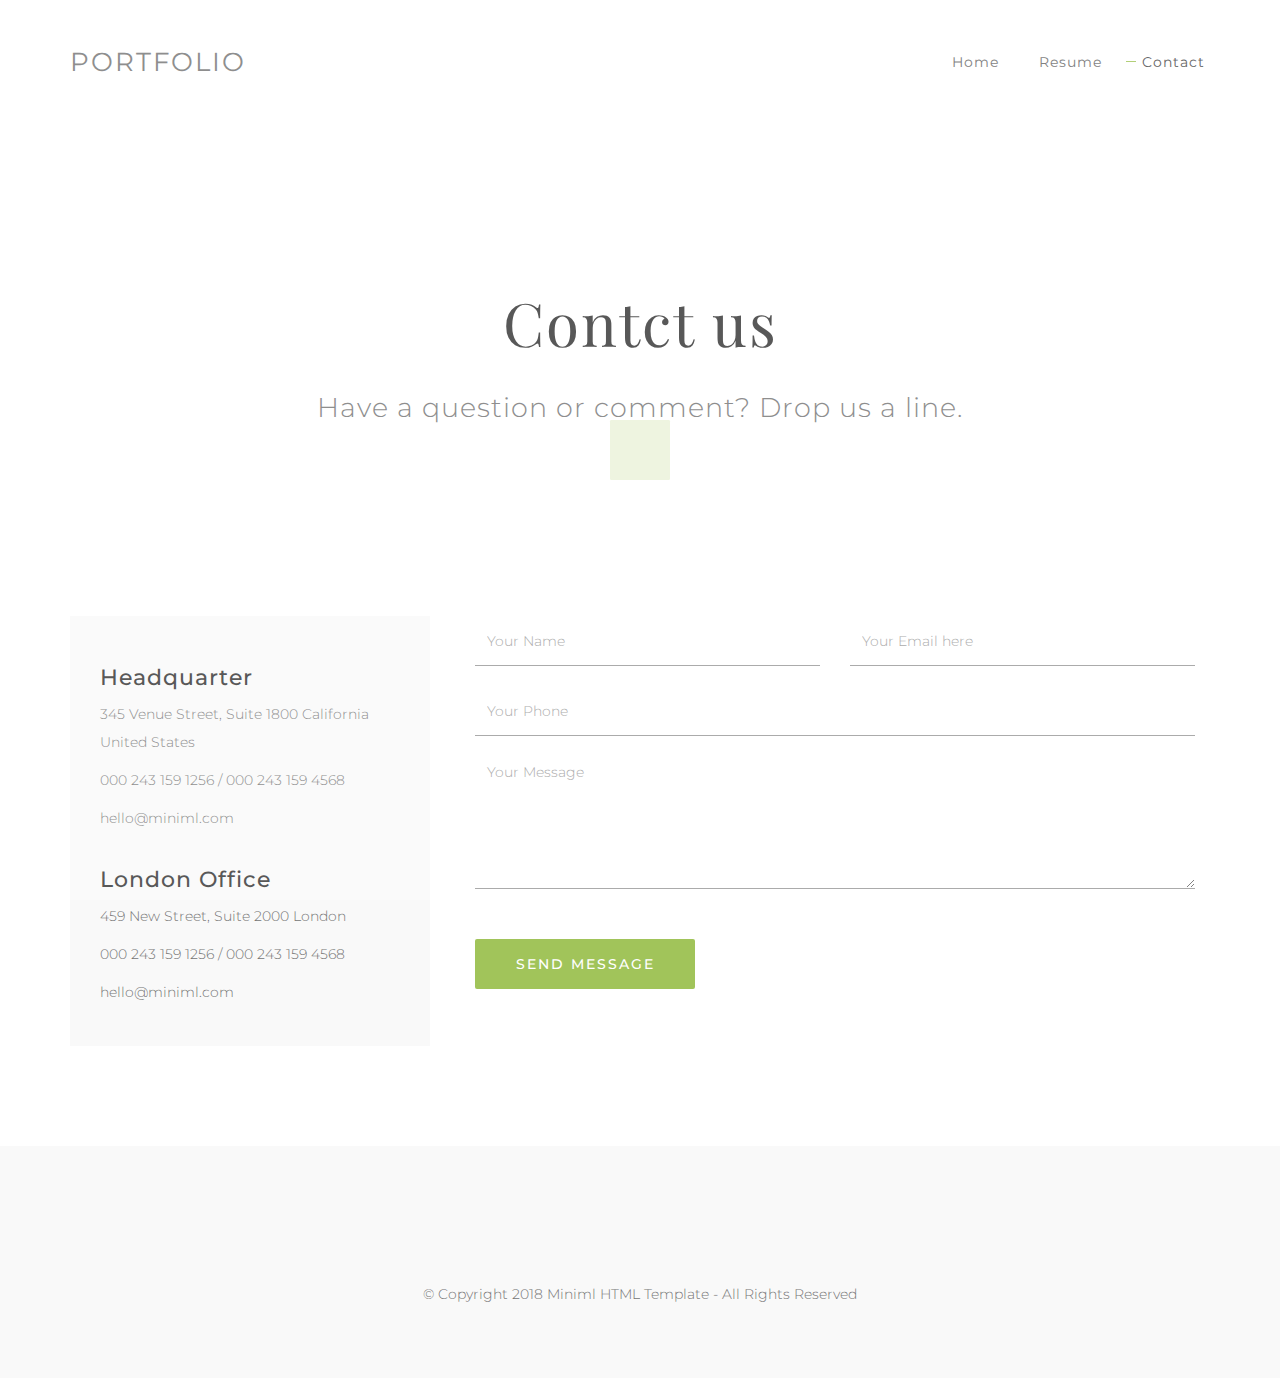
==== contact.html @ cc3feb90 "Initial commit" ====
<!DOCTYPE html>
<html lang="en">
    <head>

        <meta charset="UTF-8">
        <meta http-equiv="X-UA-Compatible" content="IE=Edge">
        <meta name="description" content="">
        <meta name="keywords" content="">
        <meta name="author" content="GeTheme">
        <meta name="viewport" content="width=device-width, initial-scale=1, maximum-scale=1">

        <title>Miniml - Portfolio HTML Template</title>

        <!-- Bootstrap CSS -->
        <link rel="stylesheet" href="css/bootstrap.min.css"> 

        <!-- Main css -->
        <link rel="stylesheet" href="css/style.css">

        <!-- Animate CSS -->
        <link rel="stylesheet" href="css/animate.css">

        <!-- Font Awesome Icons CSS -->
        <link rel="stylesheet" href="css/font-awesome.min.css">

        <!-- Magnific-popup CSS -->
        <link rel="stylesheet" href="css/magnific-popup.css">

        <!-- Google Fonts Link -->
        <link href="https://fonts.googleapis.com/css?family=Montserrat:100,200,300,400,500,600,700,800,900" rel="stylesheet" type="text/css">
        <link href="https://fonts.googleapis.com/css?family=Playfair+Display:400,700,900" rel="stylesheet" type="text/css">

    </head>
    <body>


        <!-- PRE LOADER -->

        <div class="preloader">
             <div class="sk-spinner sk-spinner-pulse"></div>
        </div>



        <!-- Navigation Section -->

        <div class="navbar navbar-default navbar-static-top">
            <div class="container">

                <div class="navbar-header">
                    <button class="navbar-toggle" data-toggle="collapse" data-target=".navbar-collapse">
                        <span class="icon icon-bar"></span>
                        <span class="icon icon-bar"></span>
                        <span class="icon icon-bar"></span>
                    </button>
                    <a href="index.html" class="navbar-brand">Portfolio</a>
                </div>

                <div class="collapse navbar-collapse">
                    <ul class="nav navbar-nav navbar-right">
                        <li><a href="index.html">Home</a></li>
                       
                        
                        <li><a href="resume.html">Resume</a></li>
                        
                        <li class="active"><a href="contact.html">Contact</a></li>
                    </ul>
                </div>

            </div>
        </div>


        <!-- Home Section -->

        <section id="home" class="main-contact">
            <div class="container">
                <div class="row">

                    <div class="col-md-12 col-sm-12">
                        <h1 class="wow fadeInUp head" data-wow-delay="0.6s">Contct us</h1>
                        <p class="wow fadeInUp lr-pd" data-wow-delay="0.8s">Have a question or comment? Drop us a line.</p>
                    </div>

                </div>
            </div>
        </section>


        <!-- Contact Section -->

        <section id="contact">
            <div class="container">
                <div class="row">
                    
                    <div class="wow fadeInUp col-md-4 col-sm-4" data-wow-delay="0.6s">
                        <div class="contact-detail">

                            <div class="contact-detail-1">
                                <h3>Headquarter</h3>
                                <p class="small">345 Venue Street, Suite 1800 California United States</p>
                                <p class="small">000 243 159 1256 / 000 243 159 4568</p>
                                <p class="small">hello@miniml.com</p>
                            </div>
                            <div class="contact-detail-2">
                                <h3>London Office</h3>
                                <p class="small">459 New Street, Suite 2000 London</p>
                                <p class="small">000 243 159 1256 / 000 243 159 4568</p>
                                <p class="small">hello@miniml.com</p>
                            </div>

                        </div>
                    </div>

                    <div class="wow fadeInUp col-md-8 col-sm-8" data-wow-delay="0.4s">
                        <form action="contact.php" method="post">
                            <div class="col-md-6 col-sm-6">
                                <input type="text" class="form-control" placeholder="Your Name" required>
                            </div>

                            <div class="col-md-6 col-sm-6">
                                <input type="email" class="form-control" placeholder="Your Email here" required>
                            </div>

                            <div class="col-md-12 col-sm-12">
                                <input type="tel" class="form-control" placeholder="Your Phone" required>
                                <textarea class="form-control" placeholder="Your Message" rows="6" required></textarea>
                            </div>

                            <div class="col-md-4 col-sm-6">
                                <input type="submit" class="form-control" value="Send Message">
                            </div>
                        </form>
                    </div>

                </div>
            </div>
        </section>


        <!-- Footer Section -->

        <footer class="bg-gray">
            <div class="container">
                <div class="row">

                    <div class="col-md-12 col-sm-12">
                        <div class="footer-copyright">
                            <ul class="social-icon">	
                                <li><a href="#" class="fa fa-facebook wow fadeInUp" data-wow-delay="0.2s"></a></li>
                                <li><a href="#" class="fa fa-twitter wow fadeInUp" data-wow-delay="0.4s"></a></li>
                                <li><a href="#" class="fa fa-linkedin wow fadeInUp" data-wow-delay="0.6s"></a></li>
                                <li><a href="#" class="fa fa-google-plus wow fadeInUp" data-wow-delay="0.8s"></a></li>
                                <li><a href="#" class="fa fa-dribbble wow fadeInUp" data-wow-delay="1s"></a></li>
                            </ul>
                            <p class="small">&copy Copyright 2018  Miniml HTML Template - All Rights Reserved</p>
                        </div>
                    </div>

                </div>
            </div>
        </footer>


        <!-- Back top -->

        <a href="#" class="go-top"><i class="fa fa-angle-up"></i></a>


        <!-- SCRIPTS -->

        <script src="js/jquery.js"></script>
        <script src="js/bootstrap.min.js"></script>
        <script src="js/wow.min.js"></script>
        <script src="js/custom.js"></script>

    </body>
</html>
---- css/style.css ----
body {
	background: #ffffff;
    font-family: 'Montserrat', sans-serif;
    font-style: normal;
	font-weight: 300;
    overflow-x: hidden;
}



/*---------------------------------------
    Typorgraphy              
-----------------------------------------*/

h1,h2 {
  font-family: 'Playfair Display', serif;
  font-weight: 400;
  letter-spacing: 1px;
}
h3,h4,h5,h6 {
  font-family: 'Montserrat', sans-serif;
  font-weight: 500;
  letter-spacing: 1px;
}

h1 {
    font-size: 60px;
    letter-spacing: 2px;
    margin-bottom: 0px;
}

h2 {
  font-size: 32px;
  padding-bottom: 12px;
}

h3 {
  font-size: 22px;
}

h4 {
  font-weight: 400;
}

p {
    color: #757575;
    font-size: 20px;
    font-weight: 300;
    line-height: 30px;
}

.small {
  font-size: 14px;
  line-height: 28px;
}
#service .small {
  padding: 10px 20px 20px 20px;
}




/*---------------------------------------
    General               
-----------------------------------------*/

html{
  -webkit-font-smoothing: antialiased;
}

a {
  color: #a1c45a;
  -webkit-transition: 0.5s;
  -o-transition: 0.5s;
  transition: 0.5s;
  text-decoration: none !important;
}
a:hover, a:active, a:focus {
  color: #a1c45a;
  outline: none;
}

* {
  -webkit-box-sizing: border-box;
  -moz-box-sizing: border-box;
  box-sizing: border-box;
}

*:before,
*:after {
  -webkit-box-sizing: border-box;
  -moz-box-sizing: border-box;
  box-sizing: border-box;
}

.section-title {
  position: relative;
  margin-bottom: 62px;
  text-align: center;
}

#portfolio,
#cta,
#team, #service,
#contact {
  padding-top: 100px;
  padding-bottom: 100px;
}

#portfolio,
#service, #contact {
  padding-top: 10px;
}

#cta,
#team, #service,
footer {
  text-align: center;
}

#portfolio img,
#team img {
  border-radius: 2px;
  width: 100%;
}

.bg-gray {
  background-color: #f9f9f9;
}

.bg-dark {
  background-color: #202020;
}

.head {
  display: block;
  height: 80px;
  position: relative;
    text-align: center;
}
.lr-pd {
    padding-left: 10%;
    padding-right: 10%;
}


/*---------------------------------------
    Preloader section              
-----------------------------------------*/

.preloader {
  position: fixed;
  top: 0;
  left: 0;
  width: 100%;
  height: 100%;
  z-index: 99999;
  display: flex;
  flex-flow: row nowrap;
  justify-content: center;
  align-items: center;
  background: none repeat scroll 0 0 #ffffff;
}

.sk-spinner-pulse {
  width: 60px;
  height: 60px;
  background-color: #a1c45a;
  border-radius: 2%;
  -webkit-animation: sk-pulseScaleOut 1s infinite ease-in-out;
          animation: sk-pulseScaleOut 1s infinite ease-in-out; }

@-webkit-keyframes sk-pulseScaleOut {
  0% {
    -webkit-transform: scale(0);
            transform: scale(0); }
  100% {
    -webkit-transform: scale(1);
            transform: scale(1);
    opacity: 0; } }

@keyframes sk-pulseScaleOut {
  0% {
    -webkit-transform: scale(0);
            transform: scale(0); }
  100% {
    -webkit-transform: scale(1);
            transform: scale(1);
    opacity: 0; } }




/*---------------------------------------
    Navigation section              
-----------------------------------------*/

.navbar-default {
    background: #ffffff;
    border: none;
    box-shadow: 0px;
    padding-top: 22px;
    margin: 0 !important;
}

.navbar-default .navbar-brand {
  color: #757575;
  font-size: 26px;
  font-weight: 400;
  text-transform: uppercase;
  letter-spacing: 2px;
  line-height: 50px;
  margin: 0;
}

.navbar-default .navbar-nav li a {
    color: #656565;
    font-size: 14px;
    font-weight: 400;
    line-height: 50px;
    letter-spacing: 1px;
    -webkit-transition: all 0.4s ease-in-out;
    transition: all 0.4s ease-in-out;
    padding-right: 20px;
    padding-left: 20px;
}

.navbar-default .navbar-nav > li a:hover {
    color: #444 !important;
}

.navbar-default .navbar-nav > li > a:hover,
.navbar-default .navbar-nav > li > a:focus {
    color: #606060;
    background-color: transparent;
}

.navbar-default .navbar-nav > .active > a,
.navbar-default .navbar-nav > .active > a:hover,
.navbar-default .navbar-nav > .active > a:focus {
    color: #444;
    background-color: transparent;
}

.navbar-default .navbar-toggle {
     border: none;
     padding-top: 10px;
  }

.navbar-default .navbar-toggle .icon-bar {
    border-color: transparent;
  }

.navbar-default .navbar-toggle:hover,
.navbar-default .navbar-toggle:focus { 
  background-color: transparent;
}

.navbar-default .navbar-nav > .active > ::before {
    position: absolute;
    content: '';
    background-color: #a1c45a;
    height: 1px;
    width: 10px;
    margin-top: 24px;
    left: 4px;
}


/*---------------------------------------
    Main section              
-----------------------------------------*/

.main-about,
.main-service, .main-contact,
.main-work {
    height: 70vh;
    text-align: center;
}




/*---------------------------------------
    Home section              
-----------------------------------------*/

#home {
    display: -webkit-box;
    display: -webkit-flex;
     display: -ms-flexbox;
    display: flex;
    -webkit-box-align: center;
    -webkit-align-items: center;
    -ms-flex-align: center;
     align-items: center;
    height: 56vh;
    position: relative;
}

#home p {
  font-size: 27px;
  line-height: 42px;
  letter-spacing: 1px;
  padding-top: 18px;
  text-align: center;

}




/*---------------------------------------
   CTA section              
-----------------------------------------*/

#cta p {
  color: #666;
  font-size: 24px;
  line-height: 42px;
}

#cta .btn {
  background-color: #a1c45a;
  border: 2px solid transparent;
  color: #ffffff;
  font-size: 14px;
  font-weight: 500;
  border-radius: 2px;
  letter-spacing: 1px;
  padding: 12px 36px 14px;
  margin-top: 32px;
  transition: all 0.4s ease-in-out;
}

#cta .btn:hover {
  background-color: #222;
}



/*---------------------------------------
    About section              
-----------------------------------------*/

#about {
  padding-top: 40px;
  padding-bottom: 40px;
}

#about h3 {
  text-align: center;
}

#about .chart {
  position: relative;
  text-align: center;
}

#about .chart-icon {
  position: absolute;
  left:50%;
  top:50%;
  margin:-40px 0 0 -34px;
  width: 68px;
  height: 68px;
  line-height: 68px;
  border-radius:50%;
  background-color: #f0f0f0;
  color: #242424;
}

#about .chart-icon .fa {
  position: absolute;
  top:50%;
  margin-top: -12px;
  left:0;
  width: 100%;
  font-size: 24px;
}


/*---------------------------------------
   Team section              
-----------------------------------------*/

#team h4 {
  padding-bottom: 12px;
}

#team .team-thumb {
  width: 100%;
  margin-bottom: 32px;
  position: relative;
}

#team .team-overlay {
  color: #ffffff;
  position: absolute;
  bottom: 0px;
  width: 100%;
  height: 90px;
  overflow: hidden;
  transition: height 450ms;
}

#team .team-thumb:hover .team-overlay {
  height: 100%;
  background-color: #ffffff;
  color: #222;
  padding-top: 30%;
  opacity: 0.9;
}

#team .team-thumb:hover h4 {
  color: #a1c45a;
}


/*---------------------------------------
    Service section              
-----------------------------------------*/

#service .fa {
  background-color: #f0f0f0;
  border-radius: 100px;
  cursor: pointer;
  color: #a1c45a;
  font-size: 32px;
  width: 85px;
  height: 85px;
  line-height: 85px;
  text-align: center;
  transition: all 0.4s ease-in-out;
  position: relative;
  top: 0px;
}

#service .fa:hover {
  background-color: #222;
  color: #ffffff;
  transform: scale(1);
  top: -5px;
}

#service .small {
  padding-bottom: 40px;
}



/*---------------------------------------
    Portfolio section              
-----------------------------------------*/

.portfolio-thumb {
  margin: 0;
  overflow: hidden;
  position: relative;
}

.portfolio-thumb img {
    filter: grayscale(100%);
}
    

.portfolio-item-hover {
  position: absolute;
  overflow: hidden;
  z-index: 1;
  top:0;
  left: 0;
  width: 100%;
  height: 100%;
  opacity: 0;
  color: #a1c45a;
  -webkit-transition: all 0.3s;
  transition: all 0.3s;
}

.portfolio-item-hover:after {
  content: "";
  position: absolute;
  z-index: -1;
  top: 0;
  right: 0;
  bottom: 0;
  left: 0;
  -webkit-transition: all 0.6s;
  transition: all 0.6s;
}

.portfolio-item-hover .fa{
  position: absolute;
  top:50%;
  left: 50%;
  -webkit-transform: translate(-50%, -50%);
  -ms-transform: translate(-50%, -50%);
  -o-transform: translate(-50%, -50%);
  transform: translate(-50%, -50%);
  font-size: 16px;
  font-weight: normal;
  background-color: #ffffff;
  border-radius: 2px;
  width: 60px;
  height: 60px;
  line-height: 60px;
  text-align: center;
}

.portfolio-thumb a:hover .portfolio-item-hover {
  opacity: 1;
}

.portfolio-thumb a:hover .portfolio-item-hover:after {
  opacity: 1;
}

/*filter css*/
.filter-wrapper {
    width: 100%;
    padding: 0px;
    margin-bottom: 32px;
    overflow: hidden;
    text-align: center;
}

.filter-wrapper li {
    display: inline-block;
    margin: 4px;
}

.filter-wrapper li a {
    border-radius: 4px;
    color: #666;
    font-size: 14px;
    font-weight: 400;
    letter-spacing: 1px;
    padding: 8px 17px;
    display: block;
    text-decoration: none;
    -webkit-transition: all 0.4s ease-in-out;
  transition: all 0.4s ease-in-out;
}
.filter-wrapper li a:hover,
.filter-wrapper li a:focus {
  color: #a1c45a;
}

/*worktope box css*/
.work-box-section {
    width: 100%;
}

.work-box-wrapper {
    width: 100%;
    padding: 0;
    clear: both;
    position: relative;
}

.work-box {
    position: relative;
    min-height: 50px;
    float: left;
    overflow: hidden;
    margin-bottom: 25px;
}

.work-box > a {
    display: block;
    width: 100%;
    height: 100%;
    overflow: hidden;
} 

.fluid-img {
    width: 100%;
    display: block;
}

.mfp-with-zoom .mfp-container,
.mfp-with-zoom.mfp-bg {
  opacity: 0;
  -webkit-backface-visibility: hidden;
  /* ideally, transition speed should match zoom duration */
  -webkit-transition: all 0.3s ease-out;
  -moz-transition: all 0.3s ease-out;
  -o-transition: all 0.3s ease-out;
  transition: all 0.3s ease-out;
}

.mfp-with-zoom.mfp-ready .mfp-container {
  opacity: 1;
}

.mfp-with-zoom.mfp-ready.mfp-bg {
  opacity: 0.8;
}

.mfp-with-zoom.mfp-removing .mfp-container,
.mfp-with-zoom.mfp-removing.mfp-bg {
  opacity: 0;
}
/*---------------------------------------
   Contact         
-----------------------------------------*/

#contact form .form-control {
  background: transparent;
  border: none;
  border-bottom: 1px solid #999;
  border-radius: 0px;
  box-shadow: none;
  font-size: 14px;
  margin-bottom: 20px;
  transition: all 0.4s ease-in-out;
}

#contact form .form-control:focus {
  border-bottom: 2px solid #333;
}

#contact form input {
  height: 50px;
}

#contact form input[type="submit"] {
    border-radius: 2px;
  background-color: #a1c45a;
  border: none;
  font-weight: 500;
  letter-spacing: 2px;
  color: #ffffff;
  text-transform: uppercase;
  margin-top: 30px;
}

#contact form input[type="submit"]:hover {
  background-color: #222;
}

#contact .contact-detail {
    padding: 30px;
    background-color: #f9f9f9;
}
#contact .contact-detail-2 {
  padding-top: 6px;
}

#contact #google-map iframe {
  border: none;
  width: 100%;
  height: 350px;
}



/*---------------------------------------
   Footer section              
-----------------------------------------*/

footer {
  padding-top: 60px;
  padding-bottom: 60px;
}

footer .footer-link ul {
  margin: 0;
  padding: 0;
  position: relative;
}

footer .footer-link ul li {
  list-style: none;
  display: inline-block;
  padding: 22px;
}

footer .footer-link ul li a {
  color: #666;
  transition: all 0.4s ease-in-out;
  text-decoration: none;
}

footer .footer-link ul li a:hover {
  color: #a1c45a;
}

footer .footer-copyright {
  padding-top: 16px;
}

footer .footer-copyright p {
  padding-top: 8px;
}



/*---------------------------------------
   Social icon             
-----------------------------------------*/

.social-icon {
    position: relative;
    padding: 0;
    margin: 0;
}

.social-icon li {
    display: inline-block;
    list-style: none;
}

.social-icon li a {
    color: #666;
    border-radius: 2px;
    cursor: pointer;
    font-size: 16px;
    text-decoration: none;
    transition: all 0.4s ease-in-out;
    width: 50px;
    height: 50px;
    line-height: 50px;
    text-align: center;
    vertical-align: middle;
    position: relative;
    top: 0px;
}

.social-icon li a:hover {
    background: #a1c45a;
    color: #ffffff;
    top: -5px;
}



/*---------------------------------------
   Back top         
-----------------------------------------*/

.go-top {
  background-color: #ffffff;
  box-shadow: 1px 1.732px 12px 0px rgba( 0, 0, 0, .14 ), 1px 1.732px 3px 0px rgba( 0, 0, 0, .12 );
  border-radius: 2px;
  transition : all 1s ease;
  bottom: 2em;
  right: 2em;
  color: #333;
  font-size: 22px;
  display: none;
  position: fixed;
  text-decoration: none;
  width: 35px;
  height: 35px;
  line-height: 30px;
  text-align: center;
}

.go-top:hover {
    background: #a1c45a;
    color: #ffffff;
}



/*---------------------------------------
   Mobile Responsive         
-----------------------------------------*/

@media (max-width: 980px) {

  #home {
    height: 32vh;
  }

  #home p {
    font-size: 23px;
  }

  .filter-wrapper li a {
    padding: 8px 12px;
  }

  #about .chart {
    margin-top: 32px;
  }

  #cta p {
    font-size: 24px;
  }

}



@media (max-width: 768px) {

  body {
    text-align: center;
  }

  h1 {
    font-size: 48px;
  }

  #portfolio,
  #cta,
  #team, #service,
  #contact {
  padding-top: 80px;
  padding-bottom: 80px;
}

}



@media (max-width: 767px) {

  .navbar-default {
    text-align: center;
    padding-top: 0px;
  }

  .navbar-default .navbar-brand {
    line-height: 25px;
  }

  .navbar-default .navbar-nav li a {
    line-height: 35px;
  }

  footer .footer-link ul li {
    padding: 8px;
  }

}



@media (max-width: 650px) {

  #home {
    height: 100vh;
  }

  h1 {
    font-size: 30px;
  }

  #home p,
  #cta p {
    font-size: 18px;
    line-height: 32px;
  }

  .filter-wrapper {
    text-align: center;
  }

  .filter-wrapper li a {
    padding: 4px;
  }

  #contact .contact-detail-1 {
    padding-top: 32px;
  }


}
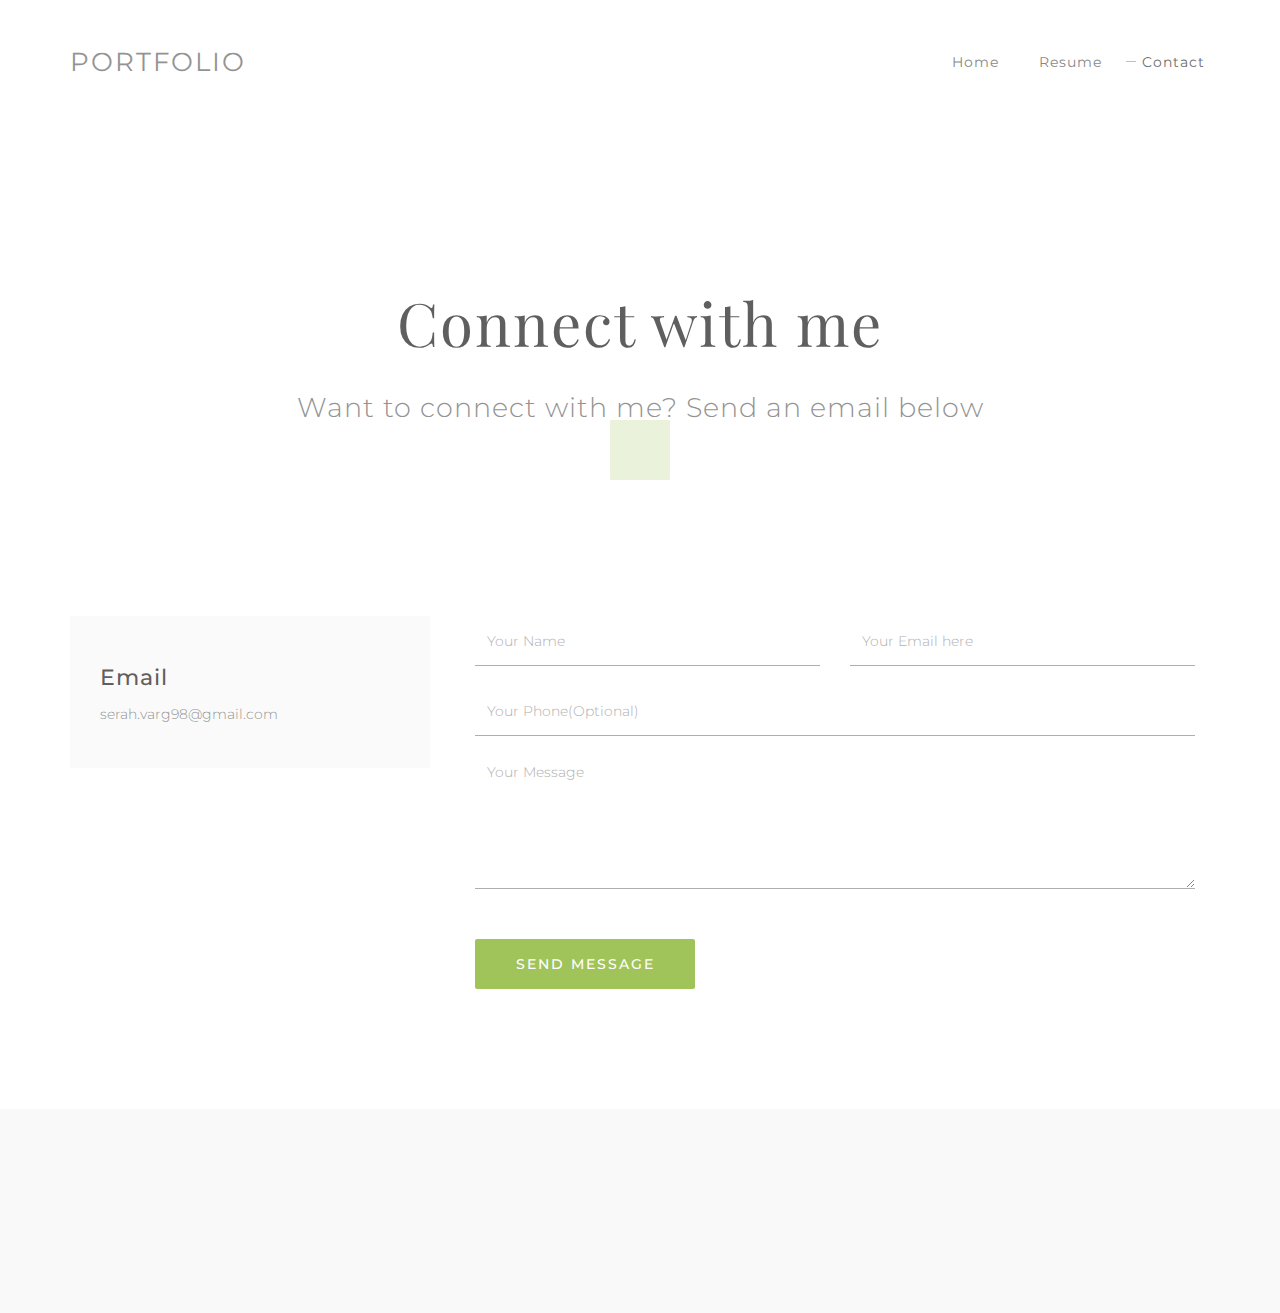
==== commit c5e87b21: "chnage sin content and design" ====
--- a/contact.html
+++ b/contact.html
@@ -9,7 +9,7 @@
         <meta name="author" content="GeTheme">
         <meta name="viewport" content="width=device-width, initial-scale=1, maximum-scale=1">
 
-        <title>Miniml - Portfolio HTML Template</title>
+        <title>Serah Varghese</title>
 
         <!-- Bootstrap CSS -->
         <link rel="stylesheet" href="css/bootstrap.min.css"> 
@@ -78,8 +78,8 @@
                 <div class="row">
 
                     <div class="col-md-12 col-sm-12">
-                        <h1 class="wow fadeInUp head" data-wow-delay="0.6s">Contct us</h1>
-                        <p class="wow fadeInUp lr-pd" data-wow-delay="0.8s">Have a question or comment? Drop us a line.</p>
+                        <h1 class="wow fadeInUp head" data-wow-delay="0.6s">Connect with me</h1>
+                        <p class="wow fadeInUp lr-pd" data-wow-delay="0.8s">Want to connect with me? Send an email below</p>
                     </div>
 
                 </div>
@@ -97,34 +97,30 @@
                         <div class="contact-detail">
 
                             <div class="contact-detail-1">
-                                <h3>Headquarter</h3>
-                                <p class="small">345 Venue Street, Suite 1800 California United States</p>
-                                <p class="small">000 243 159 1256 / 000 243 159 4568</p>
-                                <p class="small">hello@miniml.com</p>
+                                <h3>Email</h3>
+                                
+                                <p class="small">serah.varg98@gmail.com</p>
                             </div>
-                            <div class="contact-detail-2">
-                                <h3>London Office</h3>
-                                <p class="small">459 New Street, Suite 2000 London</p>
-                                <p class="small">000 243 159 1256 / 000 243 159 4568</p>
-                                <p class="small">hello@miniml.com</p>
-                            </div>
+                            
 
                         </div>
                     </div>
 
                     <div class="wow fadeInUp col-md-8 col-sm-8" data-wow-delay="0.4s">
-                        <form action="contact.php" method="post">
+                        <form 
+                        action="https://getform.io/f/4d0a38ee-472c-4428-a769-d80f39e20549"
+                                                                method="POST">
                             <div class="col-md-6 col-sm-6">
-                                <input type="text" class="form-control" placeholder="Your Name" required>
+                                <input type="text" class="form-control" name="name" placeholder="Your Name" required>
                             </div>
 
                             <div class="col-md-6 col-sm-6">
-                                <input type="email" class="form-control" placeholder="Your Email here" required>
+                                <input type="email" name="email" class="form-control" placeholder="Your Email here" required>
                             </div>
 
                             <div class="col-md-12 col-sm-12">
-                                <input type="tel" class="form-control" placeholder="Your Phone" required>
-                                <textarea class="form-control" placeholder="Your Message" rows="6" required></textarea>
+                                <input type="tel" class="form-control" placeholder="Your Phone(Optional)">
+                                <textarea class="form-control" name="message" placeholder="Your Message" rows="6" required></textarea>
                             </div>
 
                             <div class="col-md-4 col-sm-6">
@@ -153,7 +149,7 @@
                                 <li><a href="#" class="fa fa-google-plus wow fadeInUp" data-wow-delay="0.8s"></a></li>
                                 <li><a href="#" class="fa fa-dribbble wow fadeInUp" data-wow-delay="1s"></a></li>
                             </ul>
-                            <p class="small">&copy Copyright 2018  Miniml HTML Template - All Rights Reserved</p>
+                            <p class="small"></p>
                         </div>
                     </div>
 
--- a/css/style.css
+++ b/css/style.css
@@ -1,3 +1,340 @@
+@import url(https://fonts.googleapis.com/css?family=Raleway:400,900);
+
+body{
+  font-family: 'Raleway', sans-serif;
+  color: #333;
+}
+
+header h1{
+  text-align: center;
+  font-weight: bold;
+  margin-top: 0;
+}
+  
+ header p{
+   text-align: center;
+   margin-bottom: 0;
+ }
+
+.hexa{
+  border: 0px;
+  float: left;
+  text-align: center;
+  height: 35px;
+  width: 60px;
+  font-size: 22px;
+  background: #f0f0f0;
+  color: #3c3c3c;
+  position: relative;
+  margin-top: 15px;
+}
+
+.hexa:before{
+  content: ""; 
+  position: absolute; 
+  left: 0; 
+  width: 0; 
+  height: 0;
+  border-bottom: 15px solid #f0f0f0;
+  border-left: 30px solid transparent;
+  border-right: 30px solid transparent;
+  top: -15px;
+}
+
+.hexa:after{
+  content: ""; 
+  position: absolute; 
+  left: 0; 
+  width: 0; 
+  height: 0;
+  border-left: 30px solid transparent;
+  border-right: 30px solid transparent;
+  border-top: 15px solid #f0f0f0;
+  bottom: -15px;
+}
+
+.timeline {
+  position: relative;
+  padding: 0;
+  width: 100%;
+  margin-top: 20px;
+  list-style-type: none;
+}
+
+.timeline:before {
+  position: absolute;
+  left: 50%;
+  top: 0;
+  content: ' ';
+  display: block;
+  width: 2px;
+  height: 100%;
+  margin-left: -1px;
+  background: rgb(213,213,213);
+  background: -moz-linear-gradient(top, rgba(213,213,213,0) 0%, rgb(213,213,213) 8%, rgb(213,213,213) 92%, rgba(213,213,213,0) 100%);
+  background: -webkit-gradient(linear, left top, left bottom, color-stop(0%,rgba(30,87,153,1)), color-stop(100%,rgba(125,185,232,1)));
+  background: -webkit-linear-gradient(top, rgba(213,213,213,0) 0%, rgb(213,213,213) 8%, rgb(213,213,213) 92%, rgba(213,213,213,0) 100%);
+  background: -o-linear-gradient(top, rgba(213,213,213,0) 0%, rgb(213,213,213) 8%, rgb(213,213,213) 92%, rgba(213,213,213,0) 100%);
+  background: -ms-linear-gradient(top, rgba(213,213,213,0) 0%, rgb(213,213,213) 8%, rgb(213,213,213) 92%, rgba(213,213,213,0) 100%);
+  background: linear-gradient(to bottom, rgba(213,213,213,0) 0%, rgb(213,213,213) 8%, rgb(213,213,213) 92%, rgba(213,213,213,0) 100%);
+  z-index: 0;
+}
+
+.timeline li {
+  padding: 2em 0;
+}
+
+.timeline .hexa{
+  width: 16px;
+  height: 10px;
+  position: absolute;
+  background: #00c4f3;
+  z-index: 5;
+  left: 0;
+  right: 0;
+  margin-left:auto;
+  margin-right:auto;
+  top: -30px;
+  margin-top: 0;
+}
+
+.timeline .hexa:before {
+  border-bottom: 4px solid #00c4f3;
+  border-left-width: 8px;
+  border-right-width: 8px;
+  top: -4px;
+}
+
+.timeline .hexa:after {
+  border-left-width: 8px;
+  border-right-width: 8px;
+  border-top: 4px solid #00c4f3;
+  bottom: -4px;
+}
+
+.direction-l,
+.direction-r {
+  float: none;
+  width: 100%;
+  
+}
+
+.flag-wrapper {
+  text-align: center;
+  position: relative;
+}
+
+.flag {
+  position: relative;
+  display: inline;
+  background: rgb(255,255,255);
+  font-weight: 600;
+  z-index: 15;
+  padding: 6px 10px;
+  text-align: left;
+  border-radius: 5px;
+}
+
+.direction-l .flag:after,
+.direction-r .flag:after {
+  content: "";
+  position: absolute;
+  left: 50%;
+  top: -15px;
+  height: 0;
+  width: 0;
+  margin-left: -8px;
+  border: solid transparent;
+  border-bottom-color: rgb(255,255,255);
+  border-width: 8px;
+  pointer-events: none;
+}
+
+.direction-l .flag {
+  -webkit-box-shadow: -1px 1px 1px rgba(0,0,0,0.15), 0 0 1px rgba(0,0,0,0.15);
+  -moz-box-shadow: -1px 1px 1px rgba(0,0,0,0.15), 0 0 1px rgba(0,0,0,0.15);
+  box-shadow: -1px 1px 1px rgba(0,0,0,0.15), 0 0 1px rgba(0,0,0,0.15);
+}
+
+.direction-r .flag {
+  -webkit-box-shadow: 1px 1px 1px rgba(0,0,0,0.15), 0 0 1px rgba(0,0,0,0.15);
+  -moz-box-shadow: 1px 1px 1px rgba(0,0,0,0.15), 0 0 1px rgba(0,0,0,0.15);
+  box-shadow: 1px 1px 1px rgba(0,0,0,0.15), 0 0 1px rgba(0,0,0,0.15);
+}
+
+.time-wrapper {
+  display: block;
+  position: relative;
+  margin: 4px 0 0 0;
+  z-index: 14;
+  line-height: 1em;
+  vertical-align: middle;
+  color: #fff;
+}
+
+.direction-l .time-wrapper {
+  float: none;
+}
+
+.direction-r .time-wrapper {
+  float: none;
+}
+
+.time {
+  background: #00c4f3;
+  display: inline-block;
+  padding: 8px;
+}
+
+.desc {
+  position: relative;
+  margin: 1em 0 0 0;
+  padding: 1em;
+  background: rgb(254,254,254);
+  -webkit-box-shadow: 0 0 1px rgba(0,0,0,0.20);
+  -moz-box-shadow: 0 0 1px rgba(0,0,0,0.20);
+  box-shadow: 0 0 1px rgba(0,0,0,0.20);
+  z-index: 15;
+}
+
+.direction-l .desc,
+.direction-r .desc {
+  position: relative;
+  margin: 1em 1em 0 1em;
+  padding: 1em;
+  z-index: 15;
+}
+
+@media(min-width: 768px){
+  .timeline {
+    width: 660px;
+    margin: 0 auto;
+    margin-top: 20px;
+  }
+
+  .timeline li:after {
+    content: "";
+    display: block;
+    height: 0;
+    clear: both;
+    visibility: hidden;
+  }
+  
+  .timeline .hexa {
+    left: -28px;
+    right: auto;
+    top: 8px;
+  }
+
+  .timeline .direction-l .hexa {
+    left: auto;
+    right: -28px;
+  }
+
+  .direction-l {
+    position: relative;
+    width: 310px;
+    float: left;
+    text-align: left ;
+  }
+
+  .direction-r {
+    position: relative;
+    width: 310px;
+    float: right;
+    text-align: left;
+  }
+
+  .flag-wrapper {
+    display: inline-block;
+  }
+  
+  .flag {
+    font-size: 18px;
+  }
+
+  .direction-l .flag:after {
+    left: auto;
+    right: -16px;
+    top: 50%;
+    margin-top: -8px;
+    border: solid transparent;
+    border-left-color: rgb(254,254,254);
+    border-width: 8px;
+  }
+
+  .direction-r .flag:after {
+    top: 50%;
+    margin-top: -8px;
+    border: solid transparent;
+    border-right-color: rgb(254,254,254);
+    border-width: 8px;
+    left: -8px;
+  }
+
+  .time-wrapper {
+    display: inline;
+    vertical-align: middle;
+    margin: 0;
+  }
+
+  .direction-l .time-wrapper {
+    float: left;
+  }
+
+  .direction-r .time-wrapper {
+    float: right;
+  }
+
+  .time {
+    padding: 5px 10px;
+  }
+
+  .direction-r .desc {
+    margin: 1em 0 0 0.75em;
+  }
+}
+
+@media(min-width: 992px){
+  .timeline {
+    width: 800px;
+    margin: 0 auto;
+    margin-top: 20px;
+  }
+
+  .direction-l {
+    position: relative;
+    width: 380px;
+    float: left;
+    text-align: right;
+  }
+
+  .direction-r {
+    position: relative;
+    width: 380px;
+    float: right;
+    text-align: left;
+  }
+}
+
+
+
+
+
+
+
+
+
+
+
+
+
+
+
+
+
+
+
 
 
 body {
@@ -7,9 +344,25 @@
 	font-weight: 300;
     overflow-x: hidden;
 }
-
-
-
+.list-horizontal li {
+  display:inline-block;
+}
+.list-horizontal li:before {
+  content: '\00a0\2022\00a0\00a0';
+  color:#999;
+  color:rgba(0,0,0,0.5);
+  font-size:11px;
+}
+.list-horizontal li:first-child:before {
+  content: '';
+}
+/* .horizontal{
+  display: inline-block;
+  padding-left: 2px;
+} */
+.portfolio-title{
+  color: #a1c45a;
+}
 /*---------------------------------------
     Typorgraphy              
 -----------------------------------------*/
@@ -71,14 +424,16 @@
 }
 
 a {
-  color: #a1c45a;
+  color: #575251;
   -webkit-transition: 0.5s;
   -o-transition: 0.5s;
   transition: 0.5s;
   text-decoration: none !important;
 }
+
+
 a:hover, a:active, a:focus {
-  color: #a1c45a;
+  color: darkblue;
   outline: none;
 }
 
@@ -138,7 +493,7 @@
   display: block;
   height: 80px;
   position: relative;
-    text-align: center;
+  text-align: center;
 }
 .lr-pd {
     padding-left: 10%;
@@ -438,16 +793,7 @@
   top: 0px;
 }
 
-#service .fa:hover {
-  background-color: #222;
-  color: #ffffff;
-  transform: scale(1);
-  top: -5px;
-}
-
-#service .small {
-  padding-bottom: 40px;
-}
+
 
 
 
@@ -475,7 +821,7 @@
   width: 100%;
   height: 100%;
   opacity: 0;
-  color: #a1c45a;
+  color: #03183b;
   -webkit-transition: all 0.3s;
   transition: all 0.3s;
 }
@@ -491,9 +837,12 @@
   -webkit-transition: all 0.6s;
   transition: all 0.6s;
 }
-
+.projects{
+  color:#a1c45a; ;
+}
 .portfolio-item-hover .fa{
   position: absolute;
+  
   top:50%;
   left: 50%;
   -webkit-transform: translate(-50%, -50%);
@@ -765,6 +1114,9 @@
     color: #ffffff;
 }
 
+ul{
+  padding:0px;
+}
 
 
 /*---------------------------------------
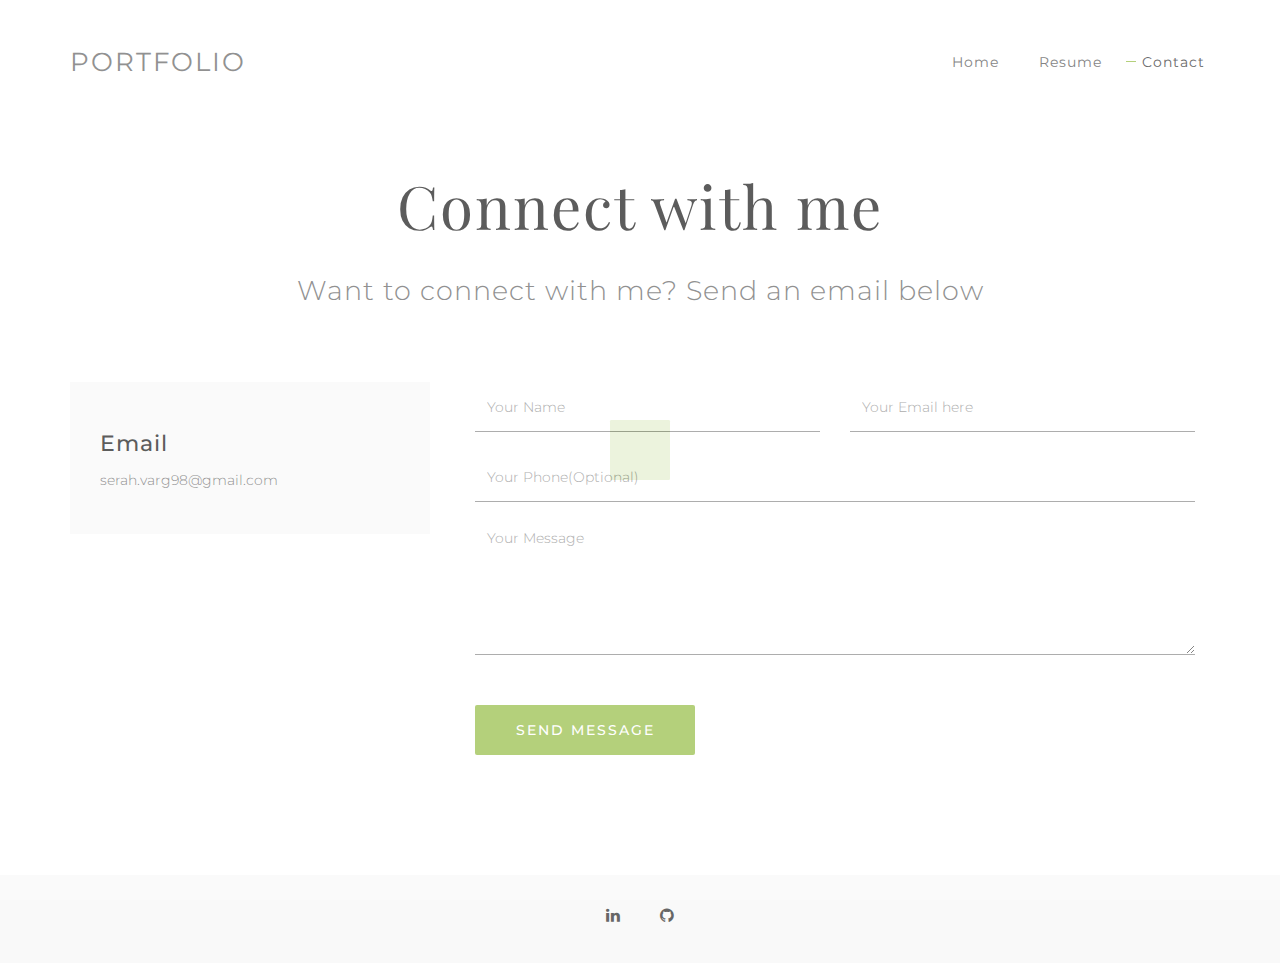
==== commit f386ed4b: "content changes" ====
--- a/contact.html
+++ b/contact.html
@@ -29,7 +29,7 @@
         <!-- Google Fonts Link -->
         <link href="https://fonts.googleapis.com/css?family=Montserrat:100,200,300,400,500,600,700,800,900" rel="stylesheet" type="text/css">
         <link href="https://fonts.googleapis.com/css?family=Playfair+Display:400,700,900" rel="stylesheet" type="text/css">
-
+        <link rel="stylesheet" href="https://cdnjs.cloudflare.com/ajax/libs/font-awesome/4.7.0/css/font-awesome.min.css">
     </head>
     <body>
 
@@ -143,11 +143,9 @@
                     <div class="col-md-12 col-sm-12">
                         <div class="footer-copyright">
                             <ul class="social-icon">	
-                                <li><a href="#" class="fa fa-facebook wow fadeInUp" data-wow-delay="0.2s"></a></li>
-                                <li><a href="#" class="fa fa-twitter wow fadeInUp" data-wow-delay="0.4s"></a></li>
-                                <li><a href="#" class="fa fa-linkedin wow fadeInUp" data-wow-delay="0.6s"></a></li>
-                                <li><a href="#" class="fa fa-google-plus wow fadeInUp" data-wow-delay="0.8s"></a></li>
-                                <li><a href="#" class="fa fa-dribbble wow fadeInUp" data-wow-delay="1s"></a></li>
+                               
+                                <li><a href="https://www.linkedin.com/in/serah-v/" class="fa fa-linkedin wow fadeInUp" data-wow-delay="0.6s"></a></li>
+                                <li><a href="https://github.com/Serahverg-8" class="fa fa-github wow fadeInUp" data-wow-delay="1s"></a></li>
                             </ul>
                             <p class="small"></p>
                         </div>
--- a/css/style.css
+++ b/css/style.css
@@ -88,7 +88,7 @@
   width: 16px;
   height: 10px;
   position: absolute;
-  background: #00c4f3;
+  background: #a1c45a;
   z-index: 5;
   left: 0;
   right: 0;
@@ -99,7 +99,7 @@
 }
 
 .timeline .hexa:before {
-  border-bottom: 4px solid #00c4f3;
+  border-bottom: 4px solid #a1c45a;
   border-left-width: 8px;
   border-right-width: 8px;
   top: -4px;
@@ -108,7 +108,7 @@
 .timeline .hexa:after {
   border-left-width: 8px;
   border-right-width: 8px;
-  border-top: 4px solid #00c4f3;
+  border-top: 4px solid #a1c45a;
   bottom: -4px;
 }
 
@@ -631,7 +631,7 @@
 .main-about,
 .main-service, .main-contact,
 .main-work {
-    height: 70vh;
+    height: 40vh;
     text-align: center;
 }
 
@@ -651,7 +651,7 @@
     -webkit-align-items: center;
     -ms-flex-align: center;
      align-items: center;
-    height: 56vh;
+    height: 30vh;
     position: relative;
 }
 
@@ -1012,8 +1012,8 @@
 -----------------------------------------*/
 
 footer {
-  padding-top: 60px;
-  padding-bottom: 60px;
+  padding-top: 5px;
+  padding-bottom: 5px;
 }
 
 footer .footer-link ul {
@@ -1025,7 +1025,7 @@
 footer .footer-link ul li {
   list-style: none;
   display: inline-block;
-  padding: 22px;
+  padding: 1-px;
 }
 
 footer .footer-link ul li a {
@@ -1039,7 +1039,7 @@
 }
 
 footer .footer-copyright {
-  padding-top: 16px;
+  padding-top: 10px;
 }
 
 footer .footer-copyright p {
